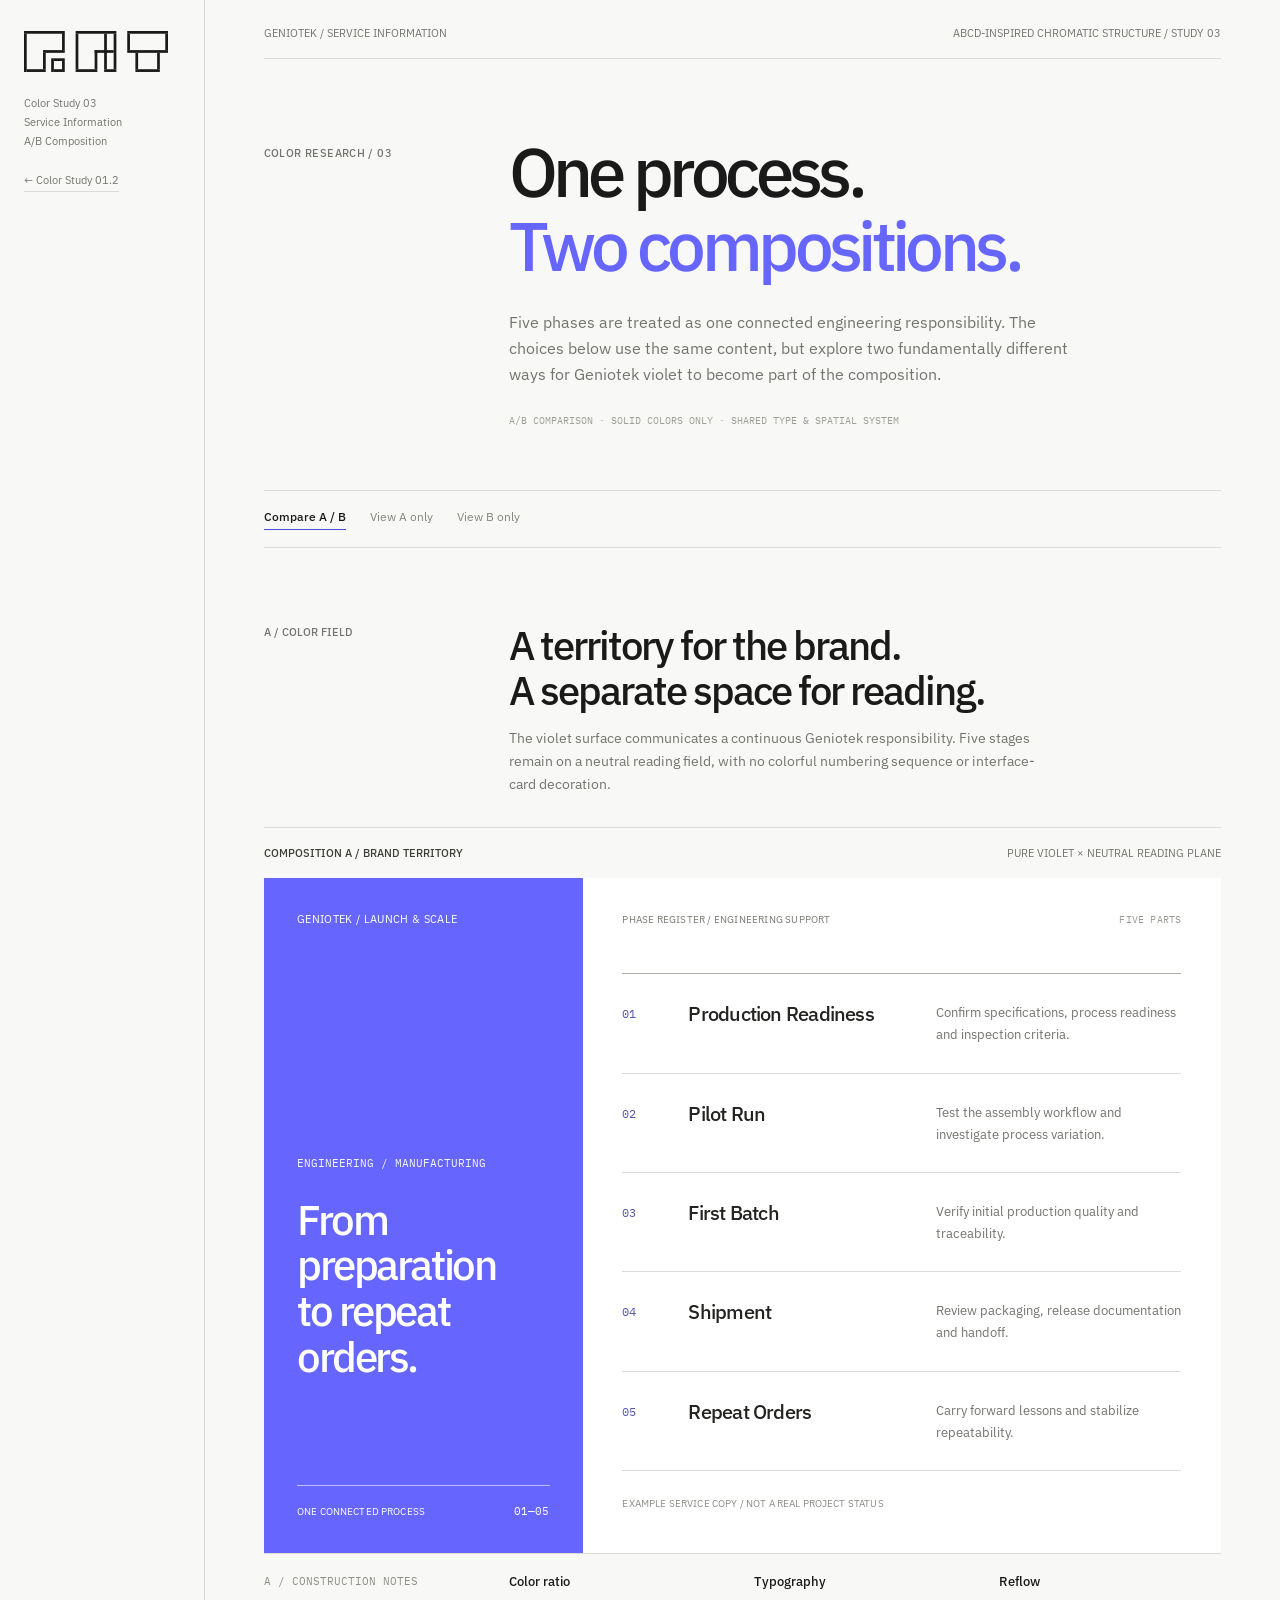
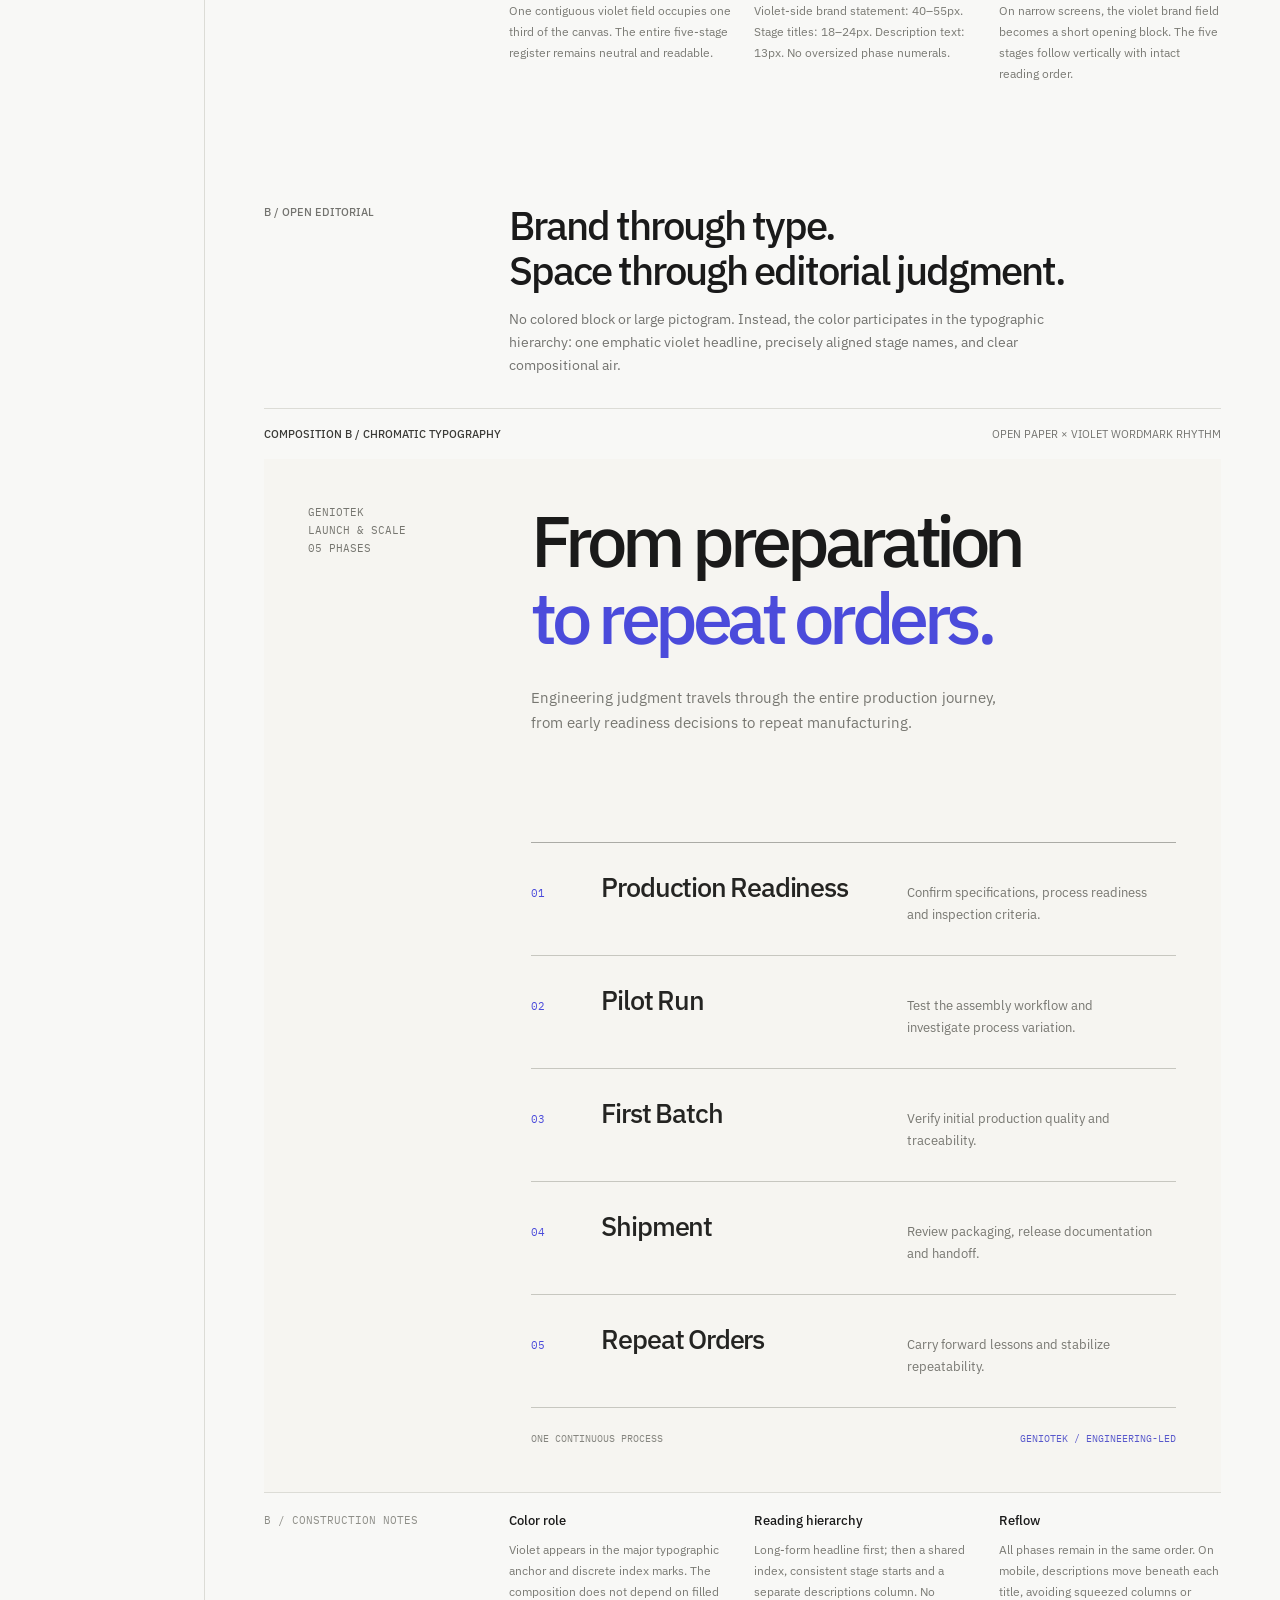
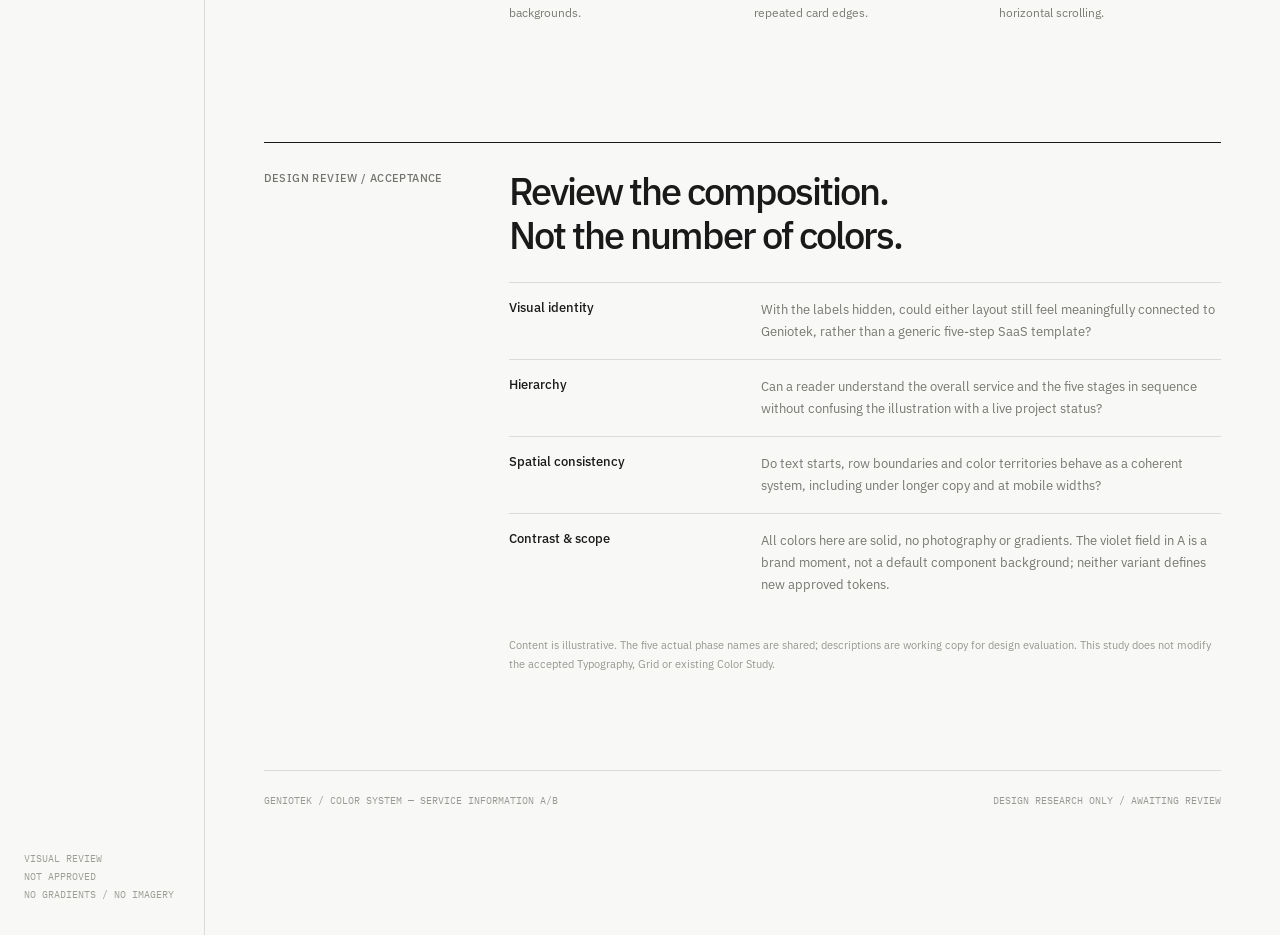
==== studies/color-service-03-ab.html @ 0bdbf715 "Color: create independent A/B service composition studies, brand field versus open editorial" ====
<!doctype html>
<html lang="en">
<head>
<meta charset="utf-8">
<meta name="viewport" content="width=device-width,initial-scale=1">
<meta name="theme-color" content="#F8F8F6">
<meta name="description" content="Geniotek Color Study: two independent solid-color compositions for Launch & Scale service stages.">
<title>Geniotek — Service Information A/B Composition Study</title>
<link rel="preconnect" href="https://fonts.googleapis.com">
<link rel="preconnect" href="https://fonts.gstatic.com" crossorigin>
<link href="https://fonts.googleapis.com/css2?family=IBM+Plex+Sans:wght@400;500;600&family=IBM+Plex+Mono:wght@400;500&display=swap" rel="stylesheet">
<style>
:root{
 --paper:#F8F8F6;--cream:#F1F0EA;--warm:#F6F5F1;--white:#FFFFFF;
 --ink:#1A1A1A;--text:#3B3B37;--muted:#73736F;--light:#9E9E97;
 --line:#DCDCD6;--brand:#6666FF;--brand-action:#4B4BDB;--violet-pale:#E8E8FA;
 --gap:clamp(12px,1.75vw,25px);--page-pad:clamp(22px,4.6vw,78px)
}
*,*::before,*::after{box-sizing:border-box}
html{scroll-behavior:smooth}
body{margin:0;background:var(--paper);color:var(--ink);font-family:"IBM Plex Sans",Arial,sans-serif;-webkit-font-smoothing:antialiased}
a{color:inherit;text-underline-offset:4px}
button{font:inherit;cursor:pointer}
:focus-visible{outline:2px solid #4B4BDB;outline-offset:4px}
.shell{max-width:1880px;margin:auto;display:grid;grid-template-columns:clamp(185px,16vw,240px) minmax(0,1fr);min-height:100vh}
.rail{border-right:1px solid var(--line);padding:31px 24px;display:flex;flex-direction:column;gap:22px}
.rail img{width:min(144px,100%);height:auto}
.rail p{font:400 11px/19px "IBM Plex Sans",sans-serif;color:var(--muted);margin:0}
.rail a{font-size:11px;text-decoration:none;align-self:start;border-bottom:1px solid var(--line);padding-bottom:4px;color:var(--muted)}
.rail .rail-end{font:400 10px/18px "IBM Plex Mono",monospace;color:var(--light);margin-top:auto}
.main{padding:0 var(--page-pad) 105px;min-width:0}
.top{padding:24px 0 16px;border-bottom:1px solid var(--line);display:flex;justify-content:space-between;gap:16px;color:var(--muted);font-size:11px;line-height:18px}
.cols{display:grid;grid-template-columns:repeat(12,minmax(0,1fr));gap:var(--gap)}
.kicker{font:500 11px/18px "IBM Plex Sans",sans-serif;letter-spacing:.035em;color:var(--muted)}
.intro{padding:75px 0 61px;align-items:start}
.intro .kicker{grid-column:1/span 3;padding-top:10px}
.intro .intro-copy{grid-column:4/span 9}
.intro h1{font:500 clamp(49px,5.4vw,84px)/1.075 "IBM Plex Sans",sans-serif;letter-spacing:-.067em;margin:0 0 26px;max-width:14ch}
.intro h1 span{color:var(--brand)}
.intro p{font-size:16px;line-height:26px;color:var(--muted);max-width:58ch;margin:0}
.intro .note{margin-top:25px;color:var(--light);font:400 10px/17px "IBM Plex Mono",monospace}
.view-switch{display:flex;gap:24px;align-items:center;flex-wrap:wrap;border-block:1px solid var(--line);padding:17px 0;margin-bottom:75px}
.view-switch button{background:transparent;border:0;padding:0 0 3px;color:#85857F;font-size:12px;line-height:18px;border-bottom:1px solid transparent}
.view-switch button[aria-pressed="true"]{color:var(--ink);font-weight:500;border-color:var(--brand-action)}
.variant{margin-bottom:119px}
.variant[hidden]{display:none!important}
.variant-header{display:grid;grid-template-columns:repeat(12,minmax(0,1fr));gap:var(--gap);margin-bottom:31px}
.variant-header .label{grid-column:1/span 3;color:var(--muted);font:500 11px/18px "IBM Plex Sans",sans-serif}
.variant-header .description{grid-column:4/span 9}
.variant-header h2{font-size:clamp(28px,3.1vw,45px);line-height:1.14;font-weight:500;letter-spacing:-.05em;margin:0 0 14px}
.variant-header p{margin:0;font-size:14px;line-height:23px;color:var(--muted);max-width:68ch}
.study-label{display:flex;justify-content:space-between;gap:15px;padding:16px 0;color:var(--muted);border-top:1px solid var(--line);font-size:11px;line-height:18px}
.study-label strong{font-weight:500;color:var(--text)}

/* A / Color Field — contiguous violet territory, information separate */
.a-canvas{
 background:var(--white);
 display:grid;
 grid-template-columns:4fr 8fr;
 min-height:675px;
 color:var(--ink);
}
.a-field{
 background:var(--brand);
 color:var(--white);
 padding:clamp(24px,2.6vw,45px);
 display:flex;
 flex-direction:column;
 justify-content:space-between;
 min-width:0
}
.a-field-top{font-size:11px;line-height:17px;letter-spacing:.03em;color:#FFFFFF}
.a-field-center{padding-top:120px}
.a-field-center .small{font:400 11px/19px "IBM Plex Mono",monospace;color:#F5F5FF;margin-bottom:24px}
.a-field h3{font:500 clamp(33px,3.3vw,55px)/1.08 "IBM Plex Sans",sans-serif;letter-spacing:-.057em;margin:0;max-width:9.5ch}
.a-field-bottom{border-top:1px solid rgba(255,255,255,.58);padding-top:16px;display:flex;justify-content:space-between;gap:18px;align-items:baseline;font-size:10px;line-height:17px;letter-spacing:.015em;color:#FFFFFF}
.a-field-bottom strong{font:400 11px/18px "IBM Plex Mono",monospace}
.a-content{padding:clamp(24px,2.6vw,45px) clamp(23px,3.1vw,57px) 41px;min-width:0;display:flex;flex-direction:column}
.a-heading{display:flex;justify-content:space-between;gap:15px;margin-bottom:45px}
.a-heading span{font-size:10px;line-height:17px;letter-spacing:.02em;color:#777771}
.a-heading span:last-child{font-family:"IBM Plex Mono",monospace;color:#9B9B95}
.a-list{border-top:1px solid #AFAFA8;flex:1;display:flex;flex-direction:column}
.a-row{display:grid;grid-template-columns:45px minmax(175px,1fr) minmax(150px,1.08fr);column-gap:21px;align-items:start;border-bottom:1px solid #DCDCD6;flex:1;padding:28px 0 25px;min-height:97px}
.a-num{font:400 12px/23px "IBM Plex Mono",monospace;color:#5555A8}
.a-name{font:500 clamp(18px,1.6vw,24px)/1.17 "IBM Plex Sans",sans-serif;letter-spacing:-.038em;color:#232321}
.a-detail{font-size:13px;line-height:22px;color:#73736F;margin:0;max-width:32ch}
.a-footer{font-size:10px;line-height:17px;color:#8B8B86;margin-top:24px;letter-spacing:.015em}

/* B / Color Typography — open editorial typography, no colored container */
.b-canvas{background:var(--warm);padding:clamp(27px,3.5vw,58px);min-height:920px}
.b-grid{display:grid;grid-template-columns:repeat(12,minmax(0,1fr));gap:0 var(--gap)}
.b-caption{grid-column:1/span 3;font:400 11px/18px "IBM Plex Mono",monospace;color:#767670}
.b-head{grid-column:4/span 9;min-width:0}
.b-head h3{font:500 clamp(48px,5.6vw,88px)/1.065 "IBM Plex Sans",sans-serif;letter-spacing:-.075em;margin:0 0 29px;max-width:12ch}
.b-head h3 em{font-style:normal;color:var(--brand-action)}
.b-head p{font-size:15px;line-height:25px;color:#777771;margin:0;max-width:55ch}
.b-list{grid-column:4/span 9;margin-top:107px;border-top:1px solid #ABABA6}
.b-row{display:grid;grid-template-columns:48px minmax(0,1.05fr) minmax(0,1fr);gap:var(--gap);border-bottom:1px solid #C7C7C0;padding:28px 0 29px;align-items:baseline}
.b-row .index{font:400 11px/20px "IBM Plex Mono",monospace;color:var(--brand-action)}
.b-row .name{font:500 clamp(23px,2.1vw,32px)/1.17 "IBM Plex Sans",sans-serif;letter-spacing:-.044em;color:#242422}
.b-row .description{font-size:13px;line-height:22px;color:#777771;max-width:31ch;margin:0}
.b-footer{grid-column:4/span 9;display:flex;justify-content:space-between;gap:18px;padding-top:22px;color:#85857F;font:400 10px/17px "IBM Plex Mono",monospace}
.b-footer .ending{color:#5959CC}

/* Methods stay subordinate to compositions */
.anatomy{display:grid;grid-template-columns:repeat(12,minmax(0,1fr));gap:var(--gap);padding:18px 0 0;border-top:1px solid var(--line)}
.anatomy .side{grid-column:1/span 3;color:#8E8E88;font:400 11px/18px "IBM Plex Mono",monospace}
.anatomy .content{grid-column:4/span 9;display:grid;grid-template-columns:repeat(3,minmax(0,1fr));gap:var(--gap)}
.anatomy article{min-width:0}
.anatomy h4{font-size:13px;font-weight:500;line-height:19px;margin:0 0 9px}
.anatomy p{font-size:12px;line-height:21px;color:#7A7A74;margin:0}
.rules{border-top:1px solid var(--ink);padding:26px 0 0}
.rules .side{grid-column:1/span 3}
.rules .content{grid-column:4/span 9}
.rules h2{font-size:clamp(27px,3vw,43px);font-weight:500;letter-spacing:-.052em;line-height:1.15;margin:0 0 25px}
.rules .item{display:grid;grid-template-columns:1fr 2fr;gap:var(--gap);border-top:1px solid var(--line);padding:16px 0}
.rules .item:last-child{border-bottom:1px solid var(--line)}
.rules .item b{font-size:13px;font-weight:500}
.rules .item p{margin:0;font-size:13px;line-height:22px;color:#777771}
.rules .closing{margin-top:24px;color:#979790;font-size:11px;line-height:19px}
.footer{display:flex;justify-content:space-between;gap:18px;margin-top:85px;border-top:1px solid var(--line);padding:20px 0;color:#999994;font:400 10px/19px "IBM Plex Mono",monospace}
@media(max-width:1180px){
 .a-row{grid-template-columns:33px minmax(0,1fr);gap:7px 14px;padding:22px 0 20px}
 .a-detail{grid-column:2;max-width:38ch;font-size:12px;line-height:20px}
 .a-field h3{font-size:clamp(30px,3vw,45px)}
}
@media(max-width:780px){
 .shell{display:block}.rail{border-right:0;border-bottom:1px solid var(--line);padding:16px 22px;display:flex;flex-direction:row;align-items:center;gap:16px}
 .rail img{width:100px}.rail p{font-size:10px;line-height:16px}.rail a,.rail-end{display:none!important}
 .main{padding:0 22px 70px}.top{padding:19px 0}.top span:last-child{display:none}
 .cols,.intro,.variant-header,.anatomy,.rules{grid-template-columns:repeat(4,minmax(0,1fr));gap:12px}
 .intro{padding:52px 0 55px;row-gap:20px}.intro .kicker,.intro .intro-copy{grid-column:1/-1}.intro h1{font-size:54px}
 .intro p{font-size:15px;line-height:24px}
 .view-switch{margin-bottom:64px;gap:17px}
 .variant{margin-bottom:86px}
 .variant-header .label,.variant-header .description{grid-column:1/-1}
 .variant-header{row-gap:15px}.variant-header h2{font-size:34px}
 .a-canvas{grid-template-columns:1fr;min-height:0}
 .a-field{min-height:290px;gap:20px;padding:25px}
 .a-field-center{padding-top:0}.a-field-center .small{margin-bottom:18px}
 .a-field h3{font-size:44px;max-width:14ch}
 .a-field-bottom{margin-top:10px}
 .a-content{padding:29px 24px 30px}
 .a-heading{margin-bottom:31px}
 .a-row{grid-template-columns:28px minmax(0,1fr);gap:8px 15px}
 .a-name{font-size:22px}
 .a-detail{grid-column:2;font-size:13px;max-width:40ch}
 .b-canvas{padding:28px 24px;min-height:0}
 .b-grid{grid-template-columns:repeat(4,minmax(0,1fr));gap:0 12px}
 .b-caption,.b-head,.b-list,.b-footer{grid-column:1/-1}
 .b-caption{margin-bottom:40px}
 .b-head h3{font-size:clamp(43px,9vw,66px)}
 .b-list{margin-top:55px}
 .b-row{grid-template-columns:30px minmax(0,1fr);gap:7px 13px;padding:22px 0}
 .b-row .name{font-size:24px}
 .b-row .description{grid-column:2;font-size:13px;max-width:40ch}
 .anatomy{row-gap:20px}.anatomy .side,.anatomy .content,.rules .side,.rules .content{grid-column:1/-1}
 .anatomy .content{grid-template-columns:1fr;gap:15px}
 .rules{row-gap:23px}
 .footer{display:block}.footer span{display:block;margin-bottom:6px}
}
@media(max-width:390px){.intro h1{font-size:46px}.a-field h3{font-size:39px}.b-head h3{font-size:43px}.a-row .a-name,.b-row .name{overflow-wrap:break-word}}
@media(prefers-reduced-motion:reduce){html{scroll-behavior:auto}}
</style>
</head>
<body>
<div class="shell">
<aside class="rail">
 <img src="../assets/geniotek-primary-logo.svg" alt="Geniotek" width="300" height="85">
 <p>Color Study 03<br>Service Information<br>A/B Composition</p>
 <a href="./color-system-study-01.html">← Color Study 01.2</a>
 <div class="rail-end">VISUAL REVIEW<br>NOT APPROVED<br>NO GRADIENTS / NO IMAGERY</div>
</aside>
<main class="main">
 <header class="top"><span>GENIOTEK / SERVICE INFORMATION</span><span>ABCD-INSPIRED CHROMATIC STRUCTURE / STUDY 03</span></header>
 <div class="intro cols">
   <div class="kicker">COLOR RESEARCH / 03</div>
   <div class="intro-copy">
     <h1>One process.<br><span>Two compositions.</span></h1>
     <p>Five phases are treated as one connected engineering responsibility. The choices below use the same content, but explore two fundamentally different ways for Geniotek violet to become part of the composition.</p>
     <div class="note">A/B COMPARISON · SOLID COLORS ONLY · SHARED TYPE & SPATIAL SYSTEM</div>
   </div>
 </div>
 <nav class="view-switch" aria-label="Choose composition">
   <button type="button" data-view="both" aria-pressed="true">Compare A / B</button>
   <button type="button" data-view="a" aria-pressed="false">View A only</button>
   <button type="button" data-view="b" aria-pressed="false">View B only</button>
 </nav>
 <section class="variant" data-variant="a" aria-labelledby="variantA">
   <header class="variant-header">
     <div class="label">A / COLOR FIELD</div>
     <div class="description"><h2 id="variantA">A territory for the brand.<br>A separate space for reading.</h2>
      <p>The violet surface communicates a continuous Geniotek responsibility. Five stages remain on a neutral reading field, with no colorful numbering sequence or interface-card decoration.</p></div>
   </header>
   <div class="study-label"><strong>COMPOSITION A / BRAND TERRITORY</strong><span>PURE VIOLET × NEUTRAL READING PLANE</span></div>
   <article class="a-canvas" aria-label="Composition A, brand field and phase register">
    <section class="a-field">
      <div class="a-field-top">GENIOTEK / LAUNCH & SCALE</div>
      <div class="a-field-center">
        <div class="small">ENGINEERING / MANUFACTURING</div>
        <h3>From preparation to repeat orders.</h3>
      </div>
      <div class="a-field-bottom"><span>ONE CONNECTED PROCESS</span><strong>01—05</strong></div>
    </section>
    <section class="a-content">
      <div class="a-heading"><span>PHASE REGISTER / ENGINEERING SUPPORT</span><span>FIVE PARTS</span></div>
      <div class="a-list">
       <div class="a-row"><span class="a-num">01</span><span class="a-name">Production Readiness</span><p class="a-detail">Confirm specifications, process readiness and inspection criteria.</p></div>
       <div class="a-row"><span class="a-num">02</span><span class="a-name">Pilot Run</span><p class="a-detail">Test the assembly workflow and investigate process variation.</p></div>
       <div class="a-row"><span class="a-num">03</span><span class="a-name">First Batch</span><p class="a-detail">Verify initial production quality and traceability.</p></div>
       <div class="a-row"><span class="a-num">04</span><span class="a-name">Shipment</span><p class="a-detail">Review packaging, release documentation and handoff.</p></div>
       <div class="a-row"><span class="a-num">05</span><span class="a-name">Repeat Orders</span><p class="a-detail">Carry forward lessons and stabilize repeatability.</p></div>
      </div>
      <div class="a-footer">EXAMPLE SERVICE COPY / NOT A REAL PROJECT STATUS</div>
    </section>
   </article>
   <div class="anatomy">
      <div class="side">A / CONSTRUCTION NOTES</div>
      <div class="content">
       <article><h4>Color ratio</h4><p>One contiguous violet field occupies one third of the canvas. The entire five-stage register remains neutral and readable.</p></article>
       <article><h4>Typography</h4><p>Violet-side brand statement: 40–55px. Stage titles: 18–24px. Description text: 13px. No oversized phase numerals.</p></article>
       <article><h4>Reflow</h4><p>On narrow screens, the violet brand field becomes a short opening block. The five stages follow vertically with intact reading order.</p></article>
      </div>
   </div>
 </section>

 <section class="variant" data-variant="b" aria-labelledby="variantB">
   <header class="variant-header">
     <div class="label">B / OPEN EDITORIAL</div>
     <div class="description"><h2 id="variantB">Brand through type.<br>Space through editorial judgment.</h2>
      <p>No colored block or large pictogram. Instead, the color participates in the typographic hierarchy: one emphatic violet headline, precisely aligned stage names, and clear compositional air.</p></div>
   </header>
   <div class="study-label"><strong>COMPOSITION B / CHROMATIC TYPOGRAPHY</strong><span>OPEN PAPER × VIOLET WORDMARK RHYTHM</span></div>
   <article class="b-canvas" aria-label="Composition B, open editorial service stages">
    <div class="b-grid">
     <div class="b-caption">GENIOTEK<br>LAUNCH & SCALE<br>05 PHASES</div>
     <div class="b-head">
       <h3>From preparation<br><em>to repeat orders.</em></h3>
       <p>Engineering judgment travels through the entire production journey, from early readiness decisions to repeat manufacturing.</p>
     </div>
     <div class="b-list">
       <div class="b-row"><span class="index">01</span><span class="name">Production Readiness</span><p class="description">Confirm specifications, process readiness and inspection criteria.</p></div>
       <div class="b-row"><span class="index">02</span><span class="name">Pilot Run</span><p class="description">Test the assembly workflow and investigate process variation.</p></div>
       <div class="b-row"><span class="index">03</span><span class="name">First Batch</span><p class="description">Verify initial production quality and traceability.</p></div>
       <div class="b-row"><span class="index">04</span><span class="name">Shipment</span><p class="description">Review packaging, release documentation and handoff.</p></div>
       <div class="b-row"><span class="index">05</span><span class="name">Repeat Orders</span><p class="description">Carry forward lessons and stabilize repeatability.</p></div>
     </div>
     <div class="b-footer"><span>ONE CONTINUOUS PROCESS</span><span class="ending">GENIOTEK / ENGINEERING-LED</span></div>
    </div>
   </article>
   <div class="anatomy">
      <div class="side">B / CONSTRUCTION NOTES</div>
      <div class="content">
       <article><h4>Color role</h4><p>Violet appears in the major typographic anchor and discrete index marks. The composition does not depend on filled backgrounds.</p></article>
       <article><h4>Reading hierarchy</h4><p>Long-form headline first; then a shared index, consistent stage starts and a separate descriptions column. No repeated card edges.</p></article>
       <article><h4>Reflow</h4><p>All phases remain in the same order. On mobile, descriptions move beneath each title, avoiding squeezed columns or horizontal scrolling.</p></article>
      </div>
   </div>
 </section>

 <section class="rules cols" aria-labelledby="rulesTitle">
  <div class="kicker side">DESIGN REVIEW / ACCEPTANCE</div>
  <div class="content">
   <h2 id="rulesTitle">Review the composition.<br>Not the number of colors.</h2>
   <div class="item"><b>Visual identity</b><p>With the labels hidden, could either layout still feel meaningfully connected to Geniotek, rather than a generic five-step SaaS template?</p></div>
   <div class="item"><b>Hierarchy</b><p>Can a reader understand the overall service and the five stages in sequence without confusing the illustration with a live project status?</p></div>
   <div class="item"><b>Spatial consistency</b><p>Do text starts, row boundaries and color territories behave as a coherent system, including under longer copy and at mobile widths?</p></div>
   <div class="item"><b>Contrast & scope</b><p>All colors here are solid, no photography or gradients. The violet field in A is a brand moment, not a default component background; neither variant defines new approved tokens.</p></div>
   <p class="closing">Content is illustrative. The five actual phase names are shared; descriptions are working copy for design evaluation. This study does not modify the accepted Typography, Grid or existing Color Study.</p>
  </div>
 </section>
 <footer class="footer"><span>GENIOTEK / COLOR SYSTEM — SERVICE INFORMATION A/B</span><span>DESIGN RESEARCH ONLY / AWAITING REVIEW</span></footer>
</main>
</div>
<script>
(function(){
 const buttons=[...document.querySelectorAll('[data-view]')];
 const variants=[...document.querySelectorAll('[data-variant]')];
 buttons.forEach(button=>button.addEventListener('click',()=>{
  const view=button.dataset.view;
  buttons.forEach(b=>b.setAttribute('aria-pressed',String(b===button)));
  variants.forEach(section=>{section.hidden=view!=='both'&&section.dataset.variant!==view});
 }));
})();
</script>
</body></html>
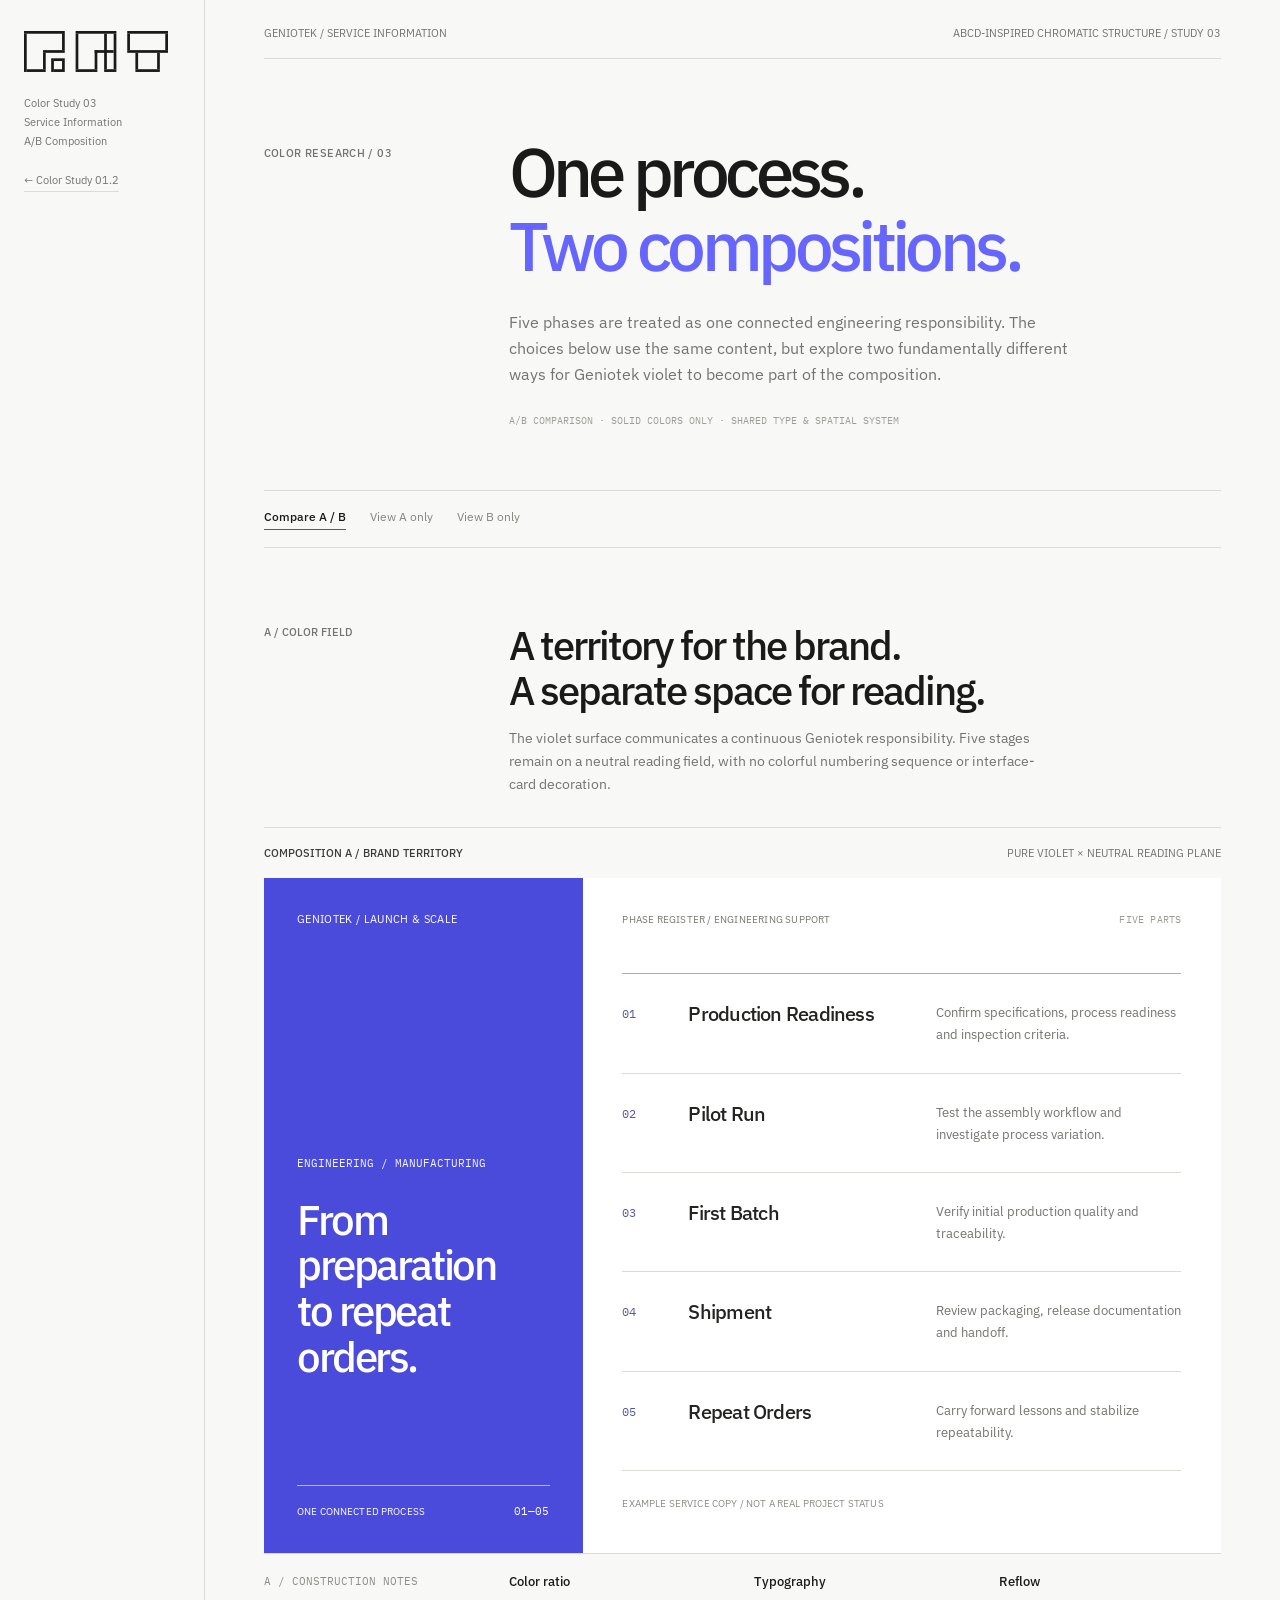
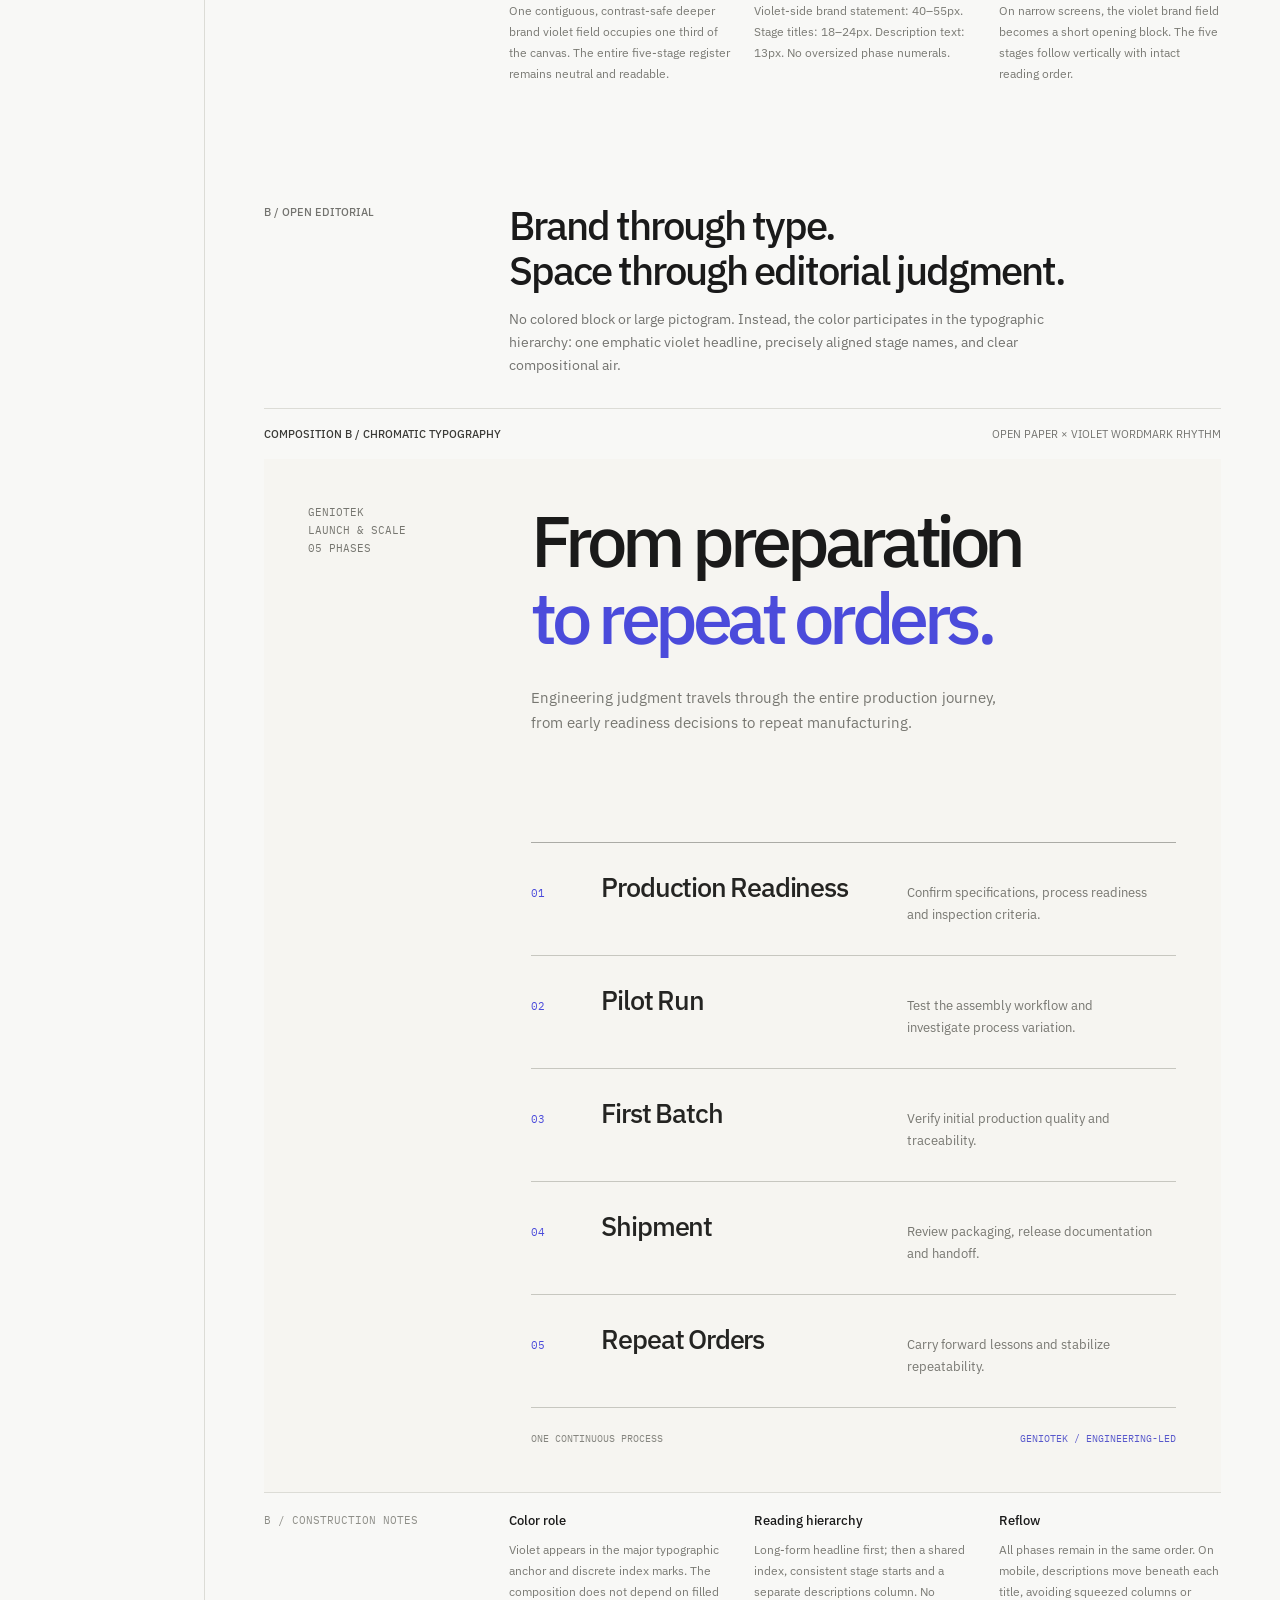
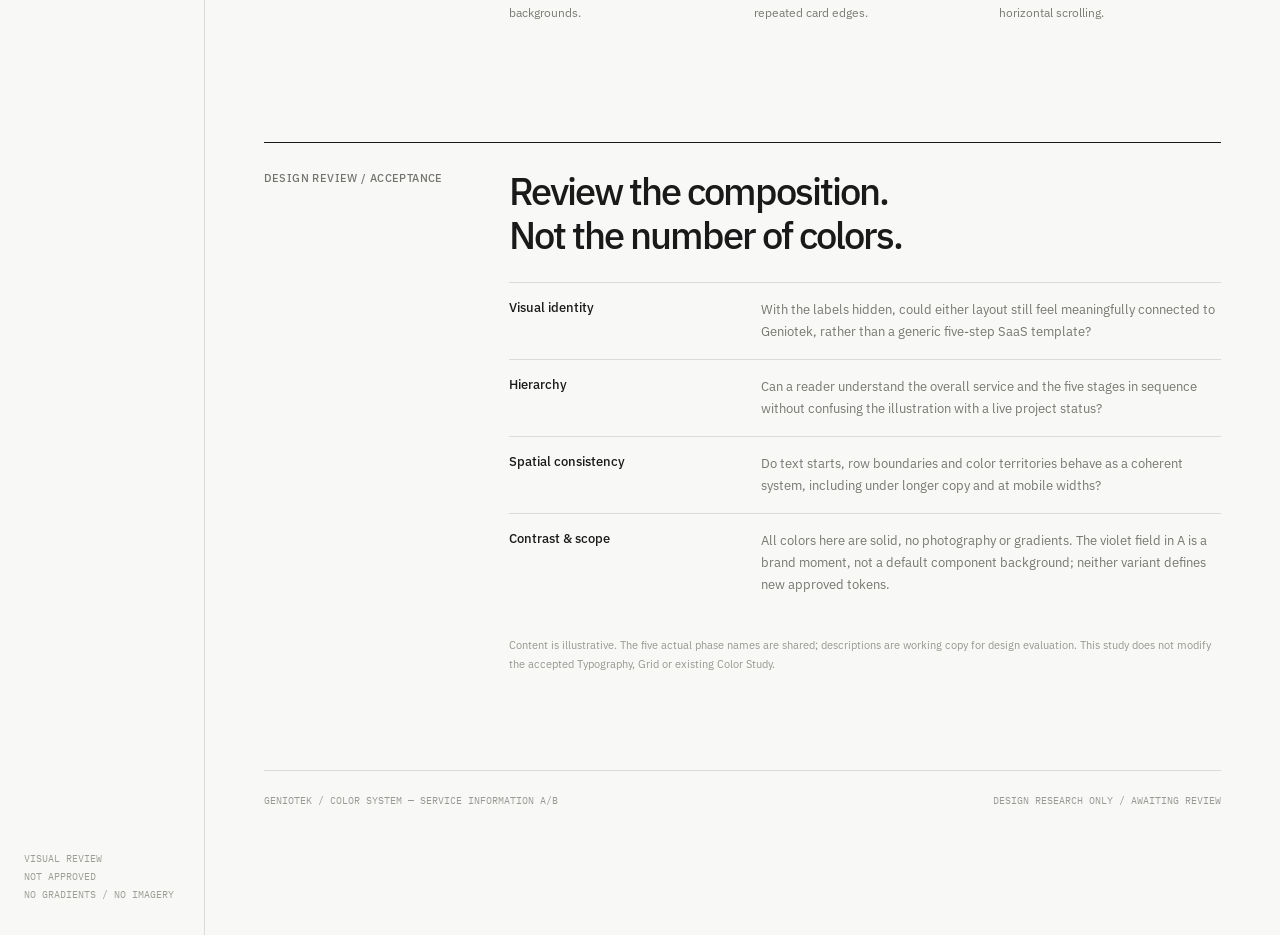
==== commit b456fd31: "Service A/B: use contrast-safe deep violet for white field typography" ====
--- a/studies/color-service-03-ab.html
+++ b/studies/color-service-03-ab.html
@@ -61,7 +61,7 @@
  color:var(--ink);
 }
 .a-field{
- background:var(--brand);
+ background:var(--brand-action);
  color:var(--white);
  padding:clamp(24px,2.6vw,45px);
  display:flex;
@@ -217,7 +217,7 @@
    <div class="anatomy">
       <div class="side">A / CONSTRUCTION NOTES</div>
       <div class="content">
-       <article><h4>Color ratio</h4><p>One contiguous violet field occupies one third of the canvas. The entire five-stage register remains neutral and readable.</p></article>
+       <article><h4>Color ratio</h4><p>One contiguous, contrast-safe deeper brand violet field occupies one third of the canvas. The entire five-stage register remains neutral and readable.</p></article>
        <article><h4>Typography</h4><p>Violet-side brand statement: 40–55px. Stage titles: 18–24px. Description text: 13px. No oversized phase numerals.</p></article>
        <article><h4>Reflow</h4><p>On narrow screens, the violet brand field becomes a short opening block. The five stages follow vertically with intact reading order.</p></article>
       </div>
